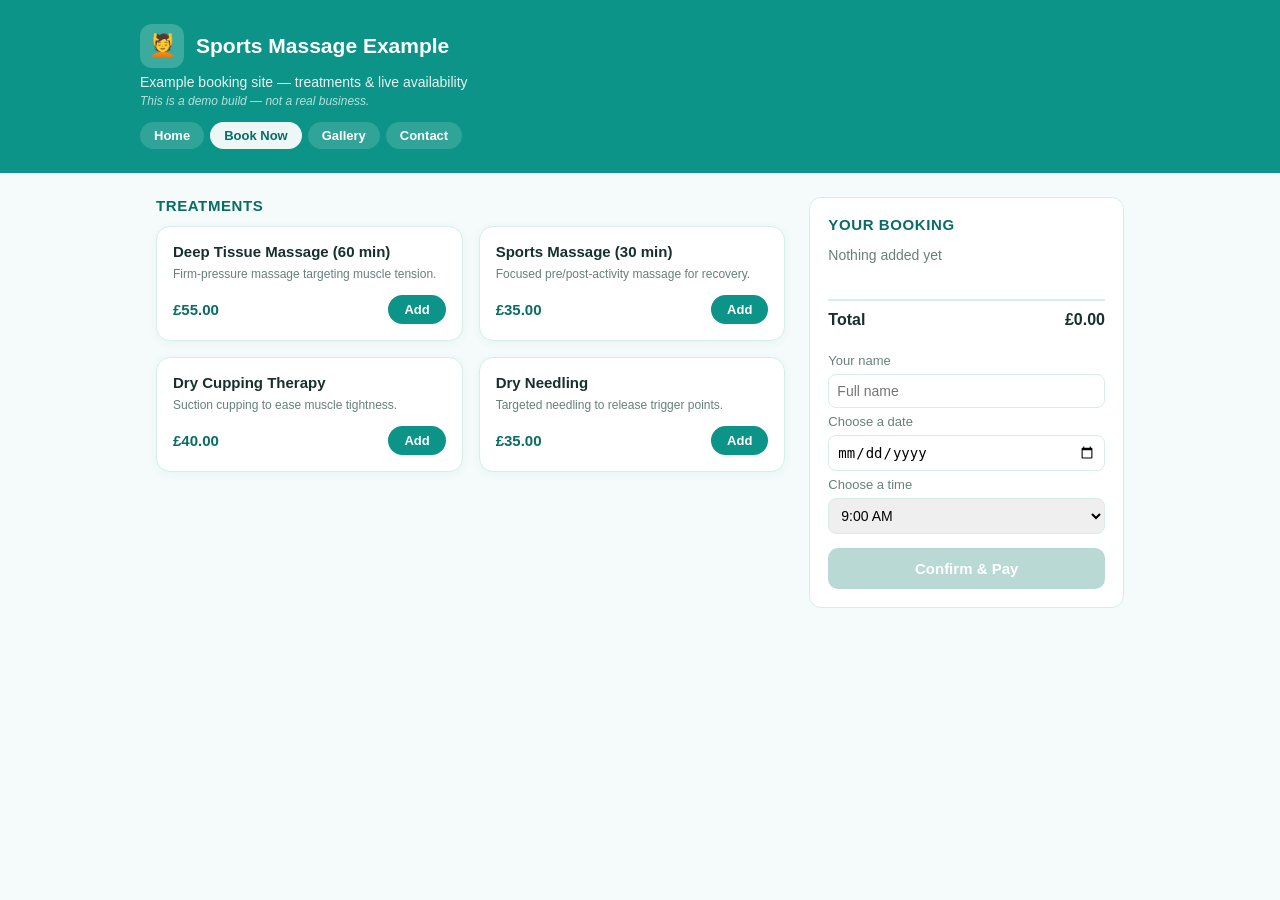
==== booking.html @ 0e67b54b "Add files via upload" ====
<!DOCTYPE html>
<html lang="en">
<head>
<meta charset="UTF-8">
<meta name="viewport" content="width=device-width, initial-scale=1.0">
<title>Sports Massage Example | Booking Demo</title>
<link rel="stylesheet" href="styles.css">
</head>
<body>

  <header class="site-header">
    <div class="header-inner">
      <div class="brand">
        <div class="brand-mark">💆</div>
        <span class="brand-name">Sports Massage Example</span>
      </div>
      <p class="tagline">Example booking site — treatments &amp; live availability</p>
      <p class="hours-line">This is a demo build — not a real business.</p>
      <nav class="site-nav">
        <a href="index.html">Home</a>
        <a href="booking.html" class="active">Book Now</a>
        <a href="gallery.html">Gallery</a>
        <a href="contact.html">Contact</a>
      </nav>
    </div>
  </header>

  <main class="page">

    <section class="products-section">
      <h2>Treatments</h2>
      <div id="product-list" class="product-grid"></div>
    </section>

    <aside class="basket-panel">
      <h2>Your Booking</h2>
      <div id="basket-items" class="basket-items">
        <p class="empty-basket">Nothing added yet</p>
      </div>

      <div class="basket-total-row">
        <span>Total</span>
        <span id="basket-total">£0.00</span>
      </div>

      <div class="slot-picker">
        <label for="customer-name">Your name</label>
        <input type="text" id="customer-name" placeholder="Full name">
        <label for="booking-date">Choose a date</label>
        <input type="date" id="booking-date">
        <label for="time-slot">Choose a time</label>
        <select id="time-slot">
          <option>9:00 AM</option>
          <option>10:00 AM</option>
          <option>11:00 AM</option>
          <option>1:00 PM</option>
          <option>2:00 PM</option>
          <option>3:00 PM</option>
        </select>
      </div>

      <button id="checkout-btn" class="checkout-btn" disabled>Confirm &amp; Pay</button>
    </aside>

  </main>

  <div id="confirmation-overlay" class="overlay hidden">
    <div class="confirmation-box">
      <h3>Booking received!</h3>
      <p>This is an example only — no real booking has been made. This shows how a customer's confirmation would look on a live site, including automatic email confirmation and a live diary the owner can manage.</p>
      <button id="close-overlay" class="checkout-btn">Close</button>
    </div>
  </div>

  <script src="script.js"></script>
</body>
</html>
---- styles.css ----
:root {
  --brand: #0d9488;
  --brand-dark: #0a6d64;
  --accent: #5eead4;
  --bg: #f4fbfa;
  --card: #ffffff;
  --text: #16302c;
  --muted: #67807b;
  --border: #d7ede9;
}

* { box-sizing: border-box; }

body {
  margin: 0;
  font-family: -apple-system, "Segoe UI", Roboto, Helvetica, Arial, sans-serif;
  background: var(--bg);
  color: var(--text);
}

.site-header {
  background: var(--brand);
  color: white;
  padding: 24px 20px;
}

.header-inner {
  max-width: 1000px;
  margin: 0 auto;
}

.brand {
  display: flex;
  align-items: center;
  gap: 12px;
}

.brand-mark {
  width: 44px;
  height: 44px;
  border-radius: 12px;
  background: rgba(255,255,255,0.2);
  display: flex;
  align-items: center;
  justify-content: center;
  font-size: 22px;
}

.brand-name {
  font-size: 21px;
  font-weight: 700;
}

.tagline {
  margin: 6px 0 0;
  opacity: 0.9;
  font-size: 14px;
}

.hours-line {
  margin: 4px 0 0;
  opacity: 0.7;
  font-size: 12px;
  font-style: italic;
}

.page {
  max-width: 1000px;
  margin: 0 auto;
  padding: 24px 16px 80px;
  display: grid;
  grid-template-columns: 1fr;
  gap: 24px;
}

@media (min-width: 800px) {
  .page {
    grid-template-columns: 2fr 1fr;
    align-items: flex-start;
  }
}

h2 {
  font-size: 15px;
  text-transform: uppercase;
  letter-spacing: 0.04em;
  color: var(--brand-dark);
  margin: 0 0 12px;
  font-weight: 700;
}

.product-grid {
  display: grid;
  grid-template-columns: repeat(auto-fill, minmax(220px, 1fr));
  gap: 16px;
}

.product-card {
  background: var(--card);
  border: 1px solid var(--border);
  border-radius: 14px;
  padding: 16px;
  display: flex;
  flex-direction: column;
  gap: 6px;
  box-shadow: 0 2px 8px rgba(13, 148, 136, 0.06);
}

.product-name {
  font-weight: 700;
  font-size: 15px;
}

.product-desc {
  font-size: 12px;
  color: var(--muted);
  line-height: 1.4;
  flex-grow: 1;
}

.product-footer {
  display: flex;
  align-items: center;
  justify-content: space-between;
  margin-top: 6px;
}

.product-price {
  font-size: 15px;
  font-weight: 700;
  color: var(--brand-dark);
}

.add-btn {
  background: var(--brand);
  color: white;
  border: none;
  border-radius: 20px;
  padding: 7px 16px;
  font-size: 13px;
  font-weight: 600;
  cursor: pointer;
}

.add-btn:hover { background: var(--brand-dark); }

.basket-panel {
  background: var(--card);
  border: 1px solid var(--border);
  border-radius: 12px;
  padding: 18px;
  position: sticky;
  top: 16px;
  height: fit-content;
}

.basket-items {
  min-height: 40px;
  margin-bottom: 12px;
}

.empty-basket {
  color: var(--muted);
  font-size: 14px;
}

.basket-row {
  display: flex;
  justify-content: space-between;
  align-items: center;
  font-size: 14px;
  padding: 6px 0;
  border-bottom: 1px solid var(--border);
}

.basket-row button {
  background: none;
  border: none;
  color: var(--muted);
  cursor: pointer;
  font-size: 13px;
}

.basket-total-row {
  display: flex;
  justify-content: space-between;
  font-weight: 700;
  font-size: 16px;
  padding: 10px 0;
  border-top: 2px solid var(--border);
  margin-top: 6px;
}

.slot-picker {
  margin: 14px 0;
  display: flex;
  flex-direction: column;
  gap: 6px;
}

.slot-picker label {
  font-size: 13px;
  color: var(--muted);
}

.slot-picker input,
.slot-picker select {
  padding: 8px;
  border-radius: 8px;
  border: 1px solid var(--border);
  font-size: 14px;
}

.checkout-btn {
  width: 100%;
  background: var(--brand);
  color: white;
  border: none;
  border-radius: 10px;
  padding: 12px;
  font-size: 15px;
  font-weight: 600;
  cursor: pointer;
}

.checkout-btn:disabled {
  background: #b9d9d5;
  cursor: not-allowed;
}

.checkout-btn:not(:disabled):hover {
  background: var(--brand-dark);
}

.overlay {
  position: fixed;
  inset: 0;
  background: rgba(0,0,0,0.5);
  display: flex;
  align-items: center;
  justify-content: center;
  padding: 20px;
}

.overlay.hidden { display: none; }

.confirmation-box {
  background: white;
  border-radius: 14px;
  padding: 24px;
  max-width: 380px;
  text-align: center;
}

.confirmation-box h3 { margin-top: 0; color: var(--brand-dark); }

.confirmation-box p {
  color: var(--muted);
  font-size: 14px;
  line-height: 1.5;
}

.site-nav {
  margin-top: 14px;
  display: flex;
  gap: 6px;
  flex-wrap: wrap;
}

.site-nav a {
  color: white;
  text-decoration: none;
  font-size: 13px;
  font-weight: 600;
  padding: 6px 14px;
  border-radius: 20px;
  background: rgba(255,255,255,0.15);
}

.site-nav a.active { background: rgba(255,255,255,0.92); color: var(--brand-dark); }

.hero-centered {
  max-width: 620px;
  margin: 0 auto;
  padding: 60px 20px;
  text-align: center;
}

.hero-icon { font-size: 48px; margin-bottom: 14px; }

.hero-centered h1 { font-size: 28px; margin: 0 0 14px; }

.hero-centered p {
  color: var(--muted);
  font-size: 15px;
  line-height: 1.6;
  margin: 0 0 26px;
}

.cta-btn {
  display: inline-block;
  background: var(--brand);
  color: white;
  text-decoration: none;
  font-weight: 700;
  padding: 12px 28px;
  border-radius: 10px;
}

.cta-btn:hover { background: var(--brand-dark); }

.feature-row {
  display: flex;
  justify-content: center;
  gap: 30px;
  margin-top: 50px;
  flex-wrap: wrap;
}

.feature-block { text-align: center; }
.feature-icon { font-size: 26px; margin-bottom: 6px; }
.feature-title { font-size: 13px; font-weight: 700; color: var(--brand-dark); }

.simple-page {
  max-width: 800px;
  margin: 0 auto;
  padding: 40px 20px 60px;
}

.page-title { font-size: 24px; margin: 0 0 20px; }

.gallery-grid-2col {
  display: grid;
  grid-template-columns: 1fr 1fr;
  gap: 14px;
}

.gallery-tile {
  aspect-ratio: 1;
  background: linear-gradient(135deg, #e3f5f2, #cdeae5);
  border: 1px dashed var(--border);
  border-radius: 12px;
  display: flex;
  align-items: center;
  justify-content: center;
  color: var(--muted);
  font-size: 13px;
  text-align: center;
  padding: 10px;
}

.page-note {
  text-align: center;
  color: var(--muted);
  font-size: 12px;
  font-style: italic;
  margin-top: 20px;
}

.contact-list {
  background: var(--card);
  border: 1px solid var(--border);
  border-radius: 14px;
  max-width: 360px;
}

.contact-row {
  padding: 16px;
  font-size: 15px;
  border-bottom: 1px solid var(--border);
}

.contact-row:last-child { border-bottom: none; }

.site-footer {
  text-align: center;
  padding: 30px 20px;
  color: var(--muted);
  font-size: 13px;
  border-top: 1px solid var(--border);
}

.site-footer a { color: var(--brand); font-weight: 600; text-decoration: none; }
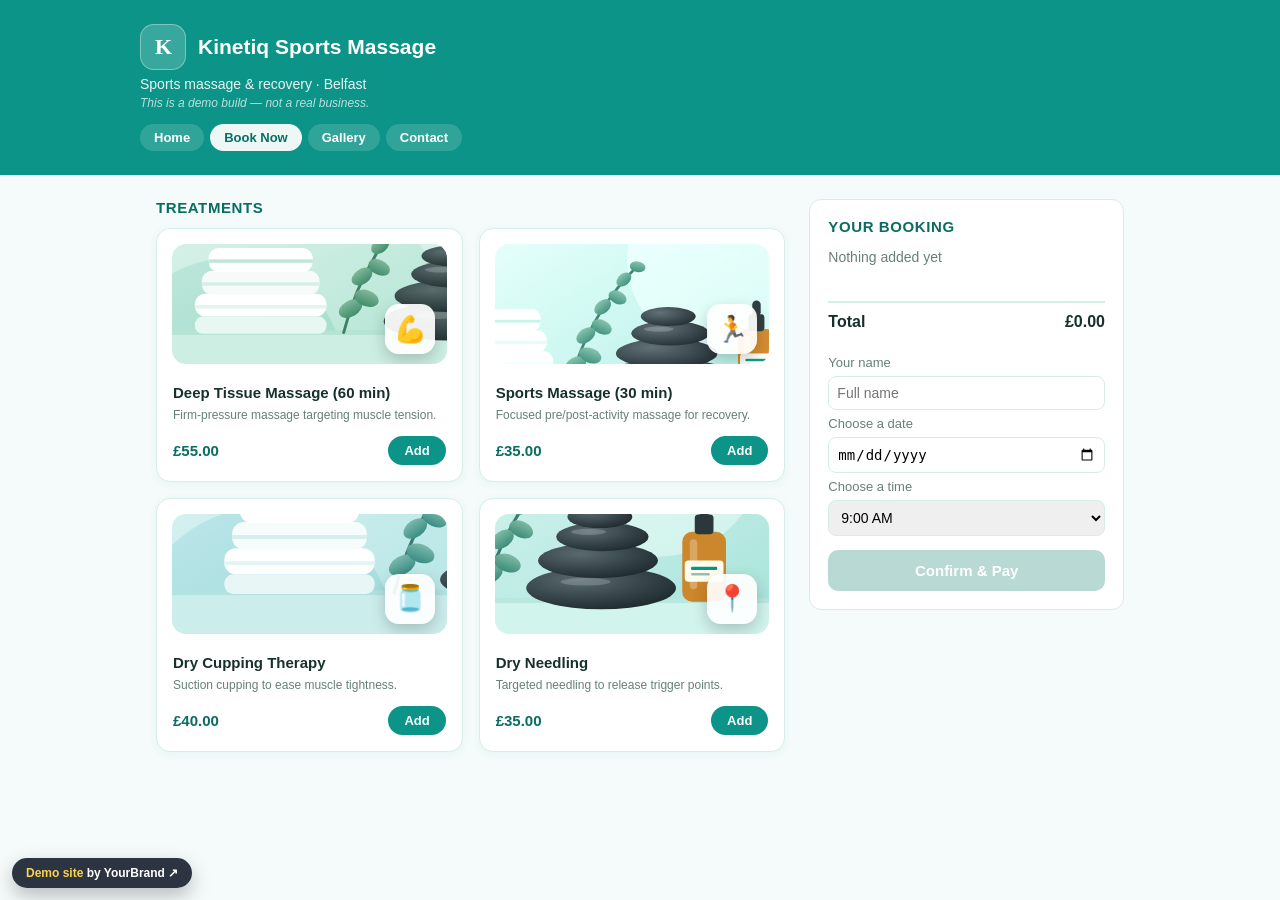
==== commit b3adca39: "Add files via upload" ====
--- a/booking.html
+++ b/booking.html
@@ -3,18 +3,19 @@
 <head>
 <meta charset="UTF-8">
 <meta name="viewport" content="width=device-width, initial-scale=1.0">
-<title>Sports Massage Example | Booking Demo</title>
+<title>Kinetiq Sports Massage | Booking Demo</title>
 <link rel="stylesheet" href="styles.css">
+<link rel="stylesheet" href="enhance.css">
 </head>
-<body>
+<body data-theme="massage">
 
   <header class="site-header">
     <div class="header-inner">
       <div class="brand">
-        <div class="brand-mark">💆</div>
-        <span class="brand-name">Sports Massage Example</span>
+        <div class="brand-logo" aria-hidden="true">K</div>
+        <span class="brand-name">Kinetiq Sports Massage</span>
       </div>
-      <p class="tagline">Example booking site — treatments &amp; live availability</p>
+      <p class="tagline">Sports massage &amp; recovery · Belfast</p>
       <p class="hours-line">This is a demo build — not a real business.</p>
       <nav class="site-nav">
         <a href="index.html">Home</a>
@@ -73,5 +74,6 @@
   </div>
 
   <script src="script.js"></script>
+<script src="enhance.js" defer></script>
 </body>
 </html>
--- a/enhance.css
+++ b/enhance.css
@@ -0,0 +1,27 @@
+/* Demo site polish: artwork, product images, logo, demo label */
+.brand-logo { width: 46px; height: 46px; border-radius: 14px; display: flex; align-items: center; justify-content: center; background: rgba(255, 255, 255, .18); border: 1px solid rgba(255, 255, 255, .35); font-weight: 800; font-size: 22px; letter-spacing: -1px; color: #fff; font-family: Georgia, "Times New Roman", serif; }
+
+.hero-art { width: 100%; max-width: 640px; aspect-ratio: 16 / 10; margin: 0 auto 28px; border-radius: 22px; overflow: hidden; box-shadow: 0 24px 50px rgba(0, 0, 0, .18); }
+.hero-art svg { width: 100%; height: 100%; display: block; }
+.hero-art.wide { max-width: 900px; aspect-ratio: 16 / 7; }
+
+.art-tile { position: relative; overflow: hidden; padding: 0 !important; display: block !important; color: #fff !important; }
+.art-tile .art-svg, .art-map svg { position: absolute; inset: 0; width: 100%; height: 100%; display: block; }
+.art-tile:hover .art-svg { transform: scale(1.05); }
+.art-tile .art-svg { transition: transform .6s ease; }
+.art-cap { position: absolute; left: 12px; bottom: 12px; z-index: 2; padding: 6px 12px; border-radius: 20px; background: rgba(0, 0, 0, .55); color: #fff; font-size: 13px; font-weight: 600; backdrop-filter: blur(4px); }
+
+.art-map { position: relative; overflow: hidden; padding: 0 !important; min-height: 240px; }
+.map-card { position: relative; height: 240px; border-radius: 18px; overflow: hidden; margin-top: 22px; border: 1px solid var(--border, #ddd); }
+
+.prod-img { position: relative; height: 120px; margin: -1px -1px 14px; border-radius: 14px; overflow: hidden; }
+.prod-img .art-svg { position: absolute; inset: 0; width: 100%; height: 100%; display: block; transition: transform .5s ease; }
+.product-card:hover .prod-img .art-svg { transform: scale(1.06); }
+.prod-ic { position: absolute; right: 12px; bottom: 10px; width: 50px; height: 50px; border-radius: 14px; background: rgba(255, 255, 255, .92); display: flex; align-items: center; justify-content: center; font-size: 26px; box-shadow: 0 6px 16px rgba(0, 0, 0, .2); }
+
+.demo-ribbon { position: fixed; left: 12px; bottom: 12px; z-index: 999; padding: 8px 14px; border-radius: 30px; background: rgba(17, 24, 39, .88); color: #fff !important; font: 600 12px/1.2 -apple-system, "Segoe UI", Roboto, sans-serif; text-decoration: none; box-shadow: 0 8px 20px rgba(0, 0, 0, .25); }
+.demo-ribbon b { color: #fcd34d; }
+
+.rv { opacity: 0; transform: translateY(18px); transition: opacity .55s ease, transform .55s ease; }
+.rv.in { opacity: 1; transform: none; }
+@media (prefers-reduced-motion: reduce) { .rv { opacity: 1; transform: none; transition: none; } .art-tile .art-svg, .prod-img .art-svg { transition: none; } }
